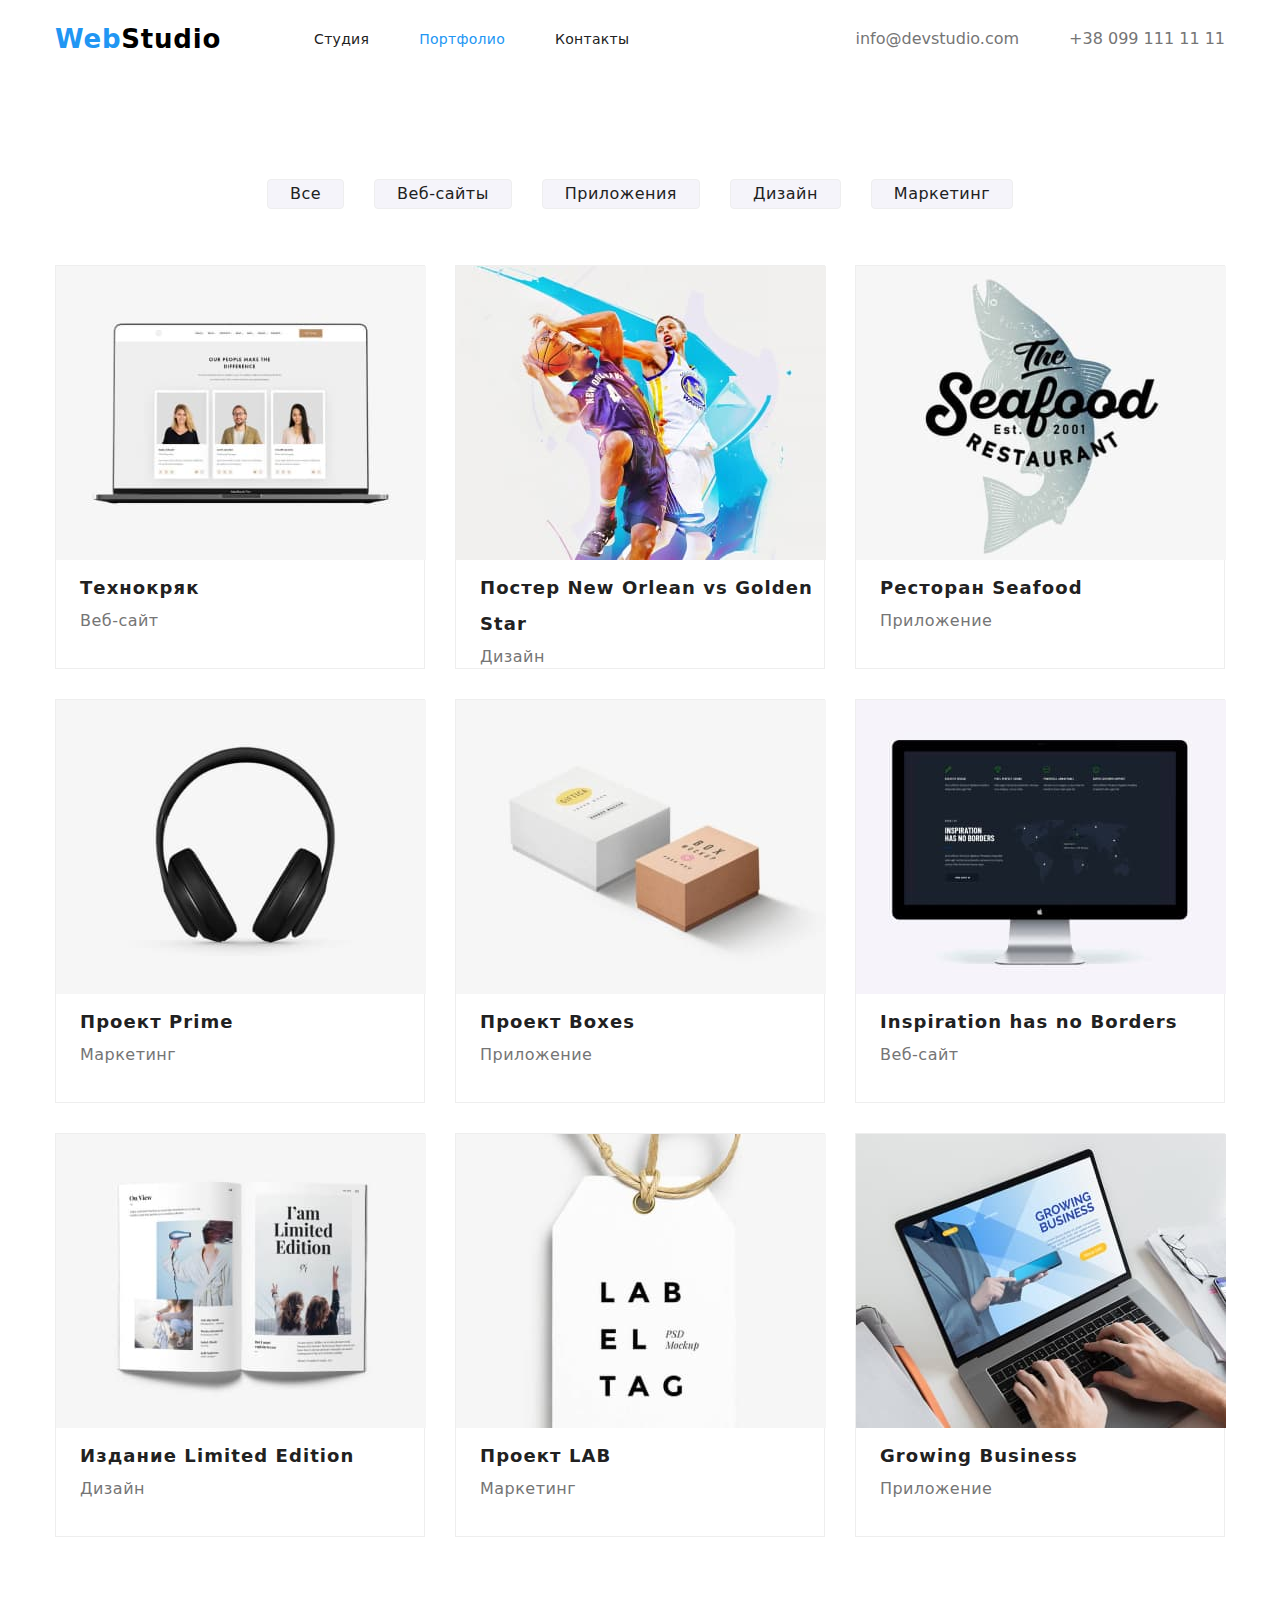
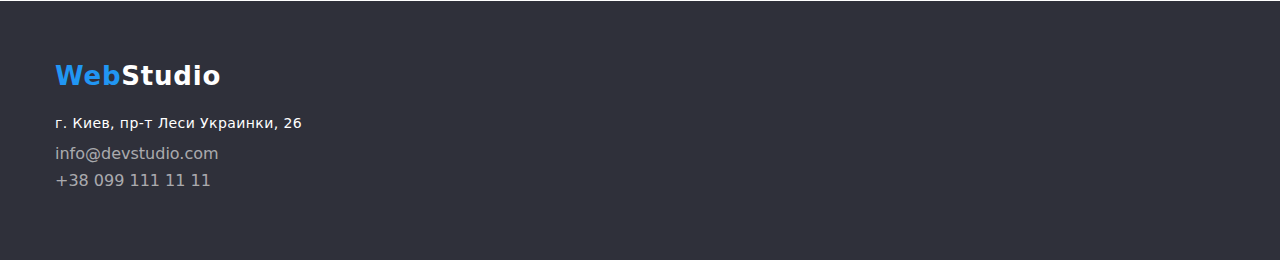
==== portfolio.html @ d27e029c "finish all" ====
<!DOCTYPE html>
<html lang="en">
<head>
  <meta charset="UTF-8" />
  <meta name="vievport" content="width=device-width, initial-scale=1.0" />

  <title>Portfolio</title>

  <link rel="preconnect" href="https://fonts.googleapis.com" />
  <link rel="preconnect" href="https://fonts.gstatic.com" crossorigin />
  <link
    href="https://fonts.googleapis.com/css2?family=Raleway:wght@700&family=Roboto:wght@400;500;700;900&display=swap"
    rel="stylesheet"
  />
  <link rel="stylesheet" href="./css/style.css" />
  <link rel="stylesheet" href="./css/reset.css" />
  <link rel="stylesheet" href="./css/modern-normalize.css" />
</head>

<body>
  <header class="header">
    <!-- <logo> -->
    <div class="container">
      <a class="logo link" href="./index.html"
        >Web<span class="logo-dark">Studio</span></a
      >

      <!-- <title> -->
      <nav class="header-navigation">
        <ul class="header-list list">
          <li class="header-item">
            <a class="title link" href="index.html">Студия</a>
          </li>
          <li class="header-item">
            <a class="title link current" href="portfolio.html">Портфолио</a>
          </li>
          <li class="header-item">
            <a class="title link" href="/">Контакты</a>
          </li>
        </ul>
      </nav>

      <div class="header-connect">
        <ul class="header-list list">
          <li class="header-item">
            <a class="link title-grey" href="mailto:info@devstudio.com"
              >info@devstudio.com
            </a>
          </li>
          <li class="header-item">
            <a class="link title-grey" href="tel:+380991111111"
              >+38 099 111 11 11
            </a>
          </li>
        </ul>
      </div>
    </div>
  </header>

  <!-- <types of work> -->

  <main>
    <section class="section">
      <div class="container">
        <h1 class="visually-hidden"></h1>
        <ul class="prtf-btn-list list">
          <li class="prtf-btn-link">
            <button type="button" class="text-btn-prtf portfolio-btn current">
              Все
            </button>
          </li>
          <li class="prtf-btn-link">
            <button type="button" class="text-btn-prtf portfolio-btn">
              Веб-сайты
            </button>
          </li>
          <li class="prtf-btn-link">
            <button type="button" class="text-btn-prtf portfolio-btn">
              Приложения
            </button>
          </li>
          <li class="prtf-btn-link">
            <button type="button" class="text-btn-prtf portfolio-btn">
              Дизайн
            </button>
          </li>
          <li class="prtf-btn-link">
            <button type="button" class="text-btn-prtf portfolio-btn">
              Маркетинг
            </button>
          </li>
        </ul>

        <!-- <All> -->
      <div class="all-img-items">
        <ul class="all-list list">
          <li class="all-items">
            <img
              class="all-img"
              src="images/Technocrack.jpg"
              width="370"
              alt="Technocrack"
            />
            <h2 class="all-tilte">Технокряк</h2>
            <p class="all-text">Веб-сайт</p>
          </li>
          <li class="all-items">
            <img
              class="all-img"
              src="images/Orlean.jpg"
              width="370"
              alt="Orleon"
            />
            <h2 class="all-tilte">Постер New Orlean vs Golden Star</h2>
            <p class="all-text">Дизайн</p>
          </li>
          <li class="all-items">
            <img
              class="all-img"
              src="images/Seafood.jpg"
              width="370"
              alt="Seafood"
            />
            <h2 class="all-tilte">Ресторан Seafood</h2>
            <p class="all-text">Приложение</p>
          </li>
          <li class="all-items">
            <img
              class="all-img"
              src="images/Prime.jpg"
              width="370"
              alt="Prime"
            />
            <h2 class="all-tilte">Проект Prime</h2>
            <p class="all-text">Маркетинг</p>
          </li>
          <li class="all-items">
            <img
              class="all-img"
              src="images/Boxes.jpg"
              width="370"
              alt="Boxes"
            />
            <h2 class="all-tilte">Проект Boxes</h2>
            <p class="all-text">Приложение</p>
          </li>
          <li class="all-items">
            <img
              class="all-img"
              src="images/Insiration.jpg"
              width="370"
              alt="Inspiration"
            />
            <h2 class="all-tilte">Inspiration has no Borders</h2>
            <p class="all-text">Веб-сайт</p>
          </li>
          <li class="all-items">
            <img
              class="all-img"
              src="images/Limited.jpg"
              width="370"
              alt="Limited"
            />
            <h2 class="all-tilte">Издание Limited Edition</h2>
            <p class="all-text">Дизайн</p>
          </li>
          <li class="all-items">
            <img class="all-img" src="images/Lab.jpg" width="370" alt="LAB" />
            <h2 class="all-tilte">Проект LAB</h2>
            <p class="all-text">Маркетинг</p>
          </li>
          <li class="all-items">
            <img
              class="all-img"
              src="images/Growing.jpg"
              width="370"
              alt="Growing"
            />
            <h2 class="all-tilte">Growing Business</h2>
            <p class="all-text">Приложение</p>
          </li>
        </ul>
      </div>
    </section>
  </main>

  <!-- <supporting information> -->

  <footer class="section-ftr">
    <section class="section">
      <div class="container">
        <a class="logo link" href="./index.html"
          >Web<span class="logo-light">Studio</span></a
        >
        <adress>
          <ul class="adress-list list">
            <li class="adress-link">
              <a
                class="adress link"
                href="https://www.google.com/maps/place/%D0%B1%D1%83%D0%BB%D1%8C%D0%B2%D0%B0%D1%80+%D0%9B%D0%B5%D1%81%D1%96+%D0%A3%D0%BA%D1%80%D0%B0%D1%97%D0%BD%D0%BA%D0%B8,+26,+%D0%9A%D0%B8%D1%97%D0%B2,+02000/@50.4265807,30.5361971,17z/data=!3m1!4b1!4m5!3m4!1s0x40d4cf0e033ecbe9:0x57a4dffefec77da0!8m2!3d50.4265807!4d30.5383858"
                target="_blank"
                rel="noopener noreferrer"
                >г. Киев, пр-т Леси Украинки, 26</a
              >
            </li>
            <li class="adress-link">
              <a class="adress-gray link" href="mailto:info@devstudio.com"
                >info@devstudio.com</a
              >
            </li>
            <li class="adress-link">
              <a class="adress-gray link" href="tel:+380991111111"
                >+38 099 111 11 11</a
              >
            </li>
          </ul>
        </adress>
      </div>
    </section>
  </footer>
</body>
</html>
---- css/style.css ----
:root {
  --theme-main: #ffffff;
  --theme-header: #2f303a;
  --theme-employees: #f5f4fa;
  --theme-btn-fcs: #2196f3;
  --theme-body: #212121;
  --theme-text: #757575;
  --typical-margin: 10px;
}

body {
  font-family: 'Roboto', sans-serif;
  color: var(--theme-body);
}

.studio-btn {
  font-family: inherit;
  font-weight: 600;
  font-size: 12px;
  line-height: 1.33;
  letter-spacing: 0.09em;
  text-transform: uppercase;
  cursor: pointer;
}

.studio-btn:hover {
  opacity: 0.8;
}

.prtf-btn-list {
  padding-top: 100px;
  display: flex;
  justify-content: center;
}

.prtf-btn-link + .prtf-btn-link {
  margin-left: 30px;
}

.portfolio-btn {
  background: var(--theme-employees);
  border-radius: 4px;
  cursor: pointer;
  border: 1px solid #eeeeee;
  padding-left: 22px;
  padding-right: 22px;
}

.portfolio-btn:focus,
.portfolio-btn:hover {
  background-color: var(--theme-btn-fcs);
  box-shadow: 0px 3px 1px rgba(0, 0, 0, 0.1), 0px 1px 2px rgba(0, 0, 0, 0.08),
    0px 2px 2px rgba(0, 0, 0, 0.12);
}

/* ---------------------HEADER--------------------- */
.link {
  text-decoration: none;
}

.list {
  list-style: none;
}

.container {
  width: 1200px;
  padding-left: 15px;
  padding-right: 15px;
  margin: 0 auto;
}

.header {
  padding-top: 24px;
  padding-bottom: 24px;
}

.header .container {
  display: flex;
  align-items: center;
}

.header-list {
  display: flex;
}

.header-connect {
  margin-left: auto;
}

.header-item:not(:last-child) {
  margin-right: 50px;
}

/* ---------------------LOGO--------------------- */

.logo {
  font-weight: 700;
  font-size: 26px;
  line-height: 1.19;
  letter-spacing: 0.03em;
  color: var(--theme-btn-fcs);
  margin-right: 93px;
}

.logo-dark {
  color: #000;
}

.logo-light {
  color: #fff;
}
/* ---------------------title--------------------- */

.title {
  font-weight: 500;
  font-size: 14px;
  line-height: 1.14;
  letter-spacing: 0.02em;
  color: var(--theme-body);
}

.title:focus,
.title:hover {
  color: var(--theme-btn-fcs);
}

.title-grey {
  color: var(--theme-text);
}

.title-grey:focus,
.title-grey:hover {
  color: var(--theme-btn-fcs);
}

.title.link.current {
  color: var(--theme-btn-fcs);
}
/* ---------------------types of work--------------------- */

.main-bg {
  background: #2f303a;
}

.business {
  font-weight: 900;
  font-size: 44px;
  line-height: 1.36;
  text-align: center;
  letter-spacing: 0.06em;
  text-transform: uppercase;
  color: #ffffff;
  max-width: 696px;
  margin-bottom: 30px;
  margin-left: 252px;
  padding-top: 200px;
}

.main-btn {
  min-width: 200px;
  height: 50px;
  background: var(--theme-btn-fcs);
  box-shadow: 0px 4px 4px rgba(0, 0, 0, 0.15);
  border-radius: 4px;
  margin-bottom: 200px;
  margin-left: 500px;
}

.text-btn {
  font-weight: 700;
  color: #ffffff;
}

.text-btn-prtf {
  font-weight: 500;
  font-size: 16px;
  line-height: 1.62;
  text-align: center;
  letter-spacing: 0.03em;
  color: var(--theme-body);
}

.features {
  display: flex;
}

.features-item:not(:last-child) {
  margin-left: 30px;
}

.features-title {
  font-weight: 700;
  font-size: 14px;
  line-height: 1.14;
  letter-spacing: 0.03em;
  text-transform: uppercase;
  color: var(--theme-body);
  margin-bottom: var(--typical-margin);
}

.features-text {
  font-size: 14px;
  line-height: 1.71;
  letter-spacing: 0.03em;
  color: var(--theme-text);
  width: 270px;
}

.features {
  padding-top: 94px;
}

.work {
  font-weight: 700;
  font-size: 36px;
  line-height: 1.16;
  text-align: center;
  letter-spacing: 0.03em;
  color: var(--theme-body);
  padding-top: 94px;
  margin-bottom: 50px;
}

.work-imgs {
  padding-bottom: 94px;
  display: flex;
}

.work-img + .work-img {
  margin-left: 30px;
}

/* ---------------------All--------------------- */
.all-list {
  display: flex;
  flex-wrap: wrap;
  margin-left: -30px;
  margin-bottom: -30px;
}

.all-items {
  max-width: 370px;
  height: 404px;
  background: #ffffff;
  border: 1px solid #eeeeee;
  width: calc(100% / 3 - 30px);
  margin-left: 30px;
  margin-bottom: 30px;
}

.all-img-items {
  padding-top: 56px;
  padding-bottom: 64px;
}

.all-tilte {
  font-weight: 700;
  font-size: 18px;
  line-height: 2;
  letter-spacing: 0.06em;
  color: var(--theme-body);
  margin-top: var(--typical-margin);
  padding-left: 24px;
}

.all-text {
  font-size: 16px;
  line-height: 1.88;
  letter-spacing: 0.03em;
  color: var(--theme-text);
  padding-left: 24px;
  margin-bottom: var(--typical-margin);
}

/* ---------------------types of work in photo--------------------- */

/* ---------------------employees--------------------- */

.section-grey {
  background: #f5f4fa;
}

.team {
  font-weight: 700;
  font-size: 36px;
  line-height: 1.16;
  text-align: center;
  letter-spacing: 0.03em;
  color: var(--theme-body);
  margin-bottom: 50px;
  padding-top: 94px;
}

.team-list {
  padding-bottom: 94px;
  display: flex;
}

.team-item {
  width: 270px;
  height: 368px;
  background: #ffffff;
  box-shadow: 0px 1px 3px rgba(0, 0, 0, 0.12), 0px 1px 1px rgba(0, 0, 0, 0.14),
    0px 2px 1px rgba(0, 0, 0, 0.2);
  border-radius: 0px 0px 4px 4px;
}

.team-item + .team-item {
  margin-left: 30px;
}

.team-title {
  font-weight: 500;
  font-size: 16px;
  line-height: 1.18;
  text-align: center;
  letter-spacing: 0.03em;
  color: var(--theme-body);
  margin-bottom: var(--typical-margin);
  margin-top: 30px;
}

.team-text {
  font-size: 16px;
  line-height: 1.18;
  text-align: center;
  letter-spacing: 0.03em;
  color: var(--theme-text);
  padding-bottom: 30px;
}

/* ---------------------supporting information--------------------- */

.section-ftr {
  background: #2f303a;
}

.adress {
  font-size: 14px;
  line-height: 1.71;
  letter-spacing: 0.03em;
  color: #ffffff;
}

.adress-link {
  margin-bottom: 9px;
}

.adress-list {
  margin-top: 20px;
}

.adress:focus,
.adress:hover {
  color: var(--theme-btn-fcs);
}

.adress-gray {
  color: rgba(255, 255, 255, 0.6);
}

.adress-gray:focus,
.adress-gray:hover {
  color: var(--theme-btn-fcs);
}

.section-ftr {
  padding-top: 60px;
  padding-bottom: 60px;
}

.section-ftr .container {
  display: flex;
  flex-direction: column;
}
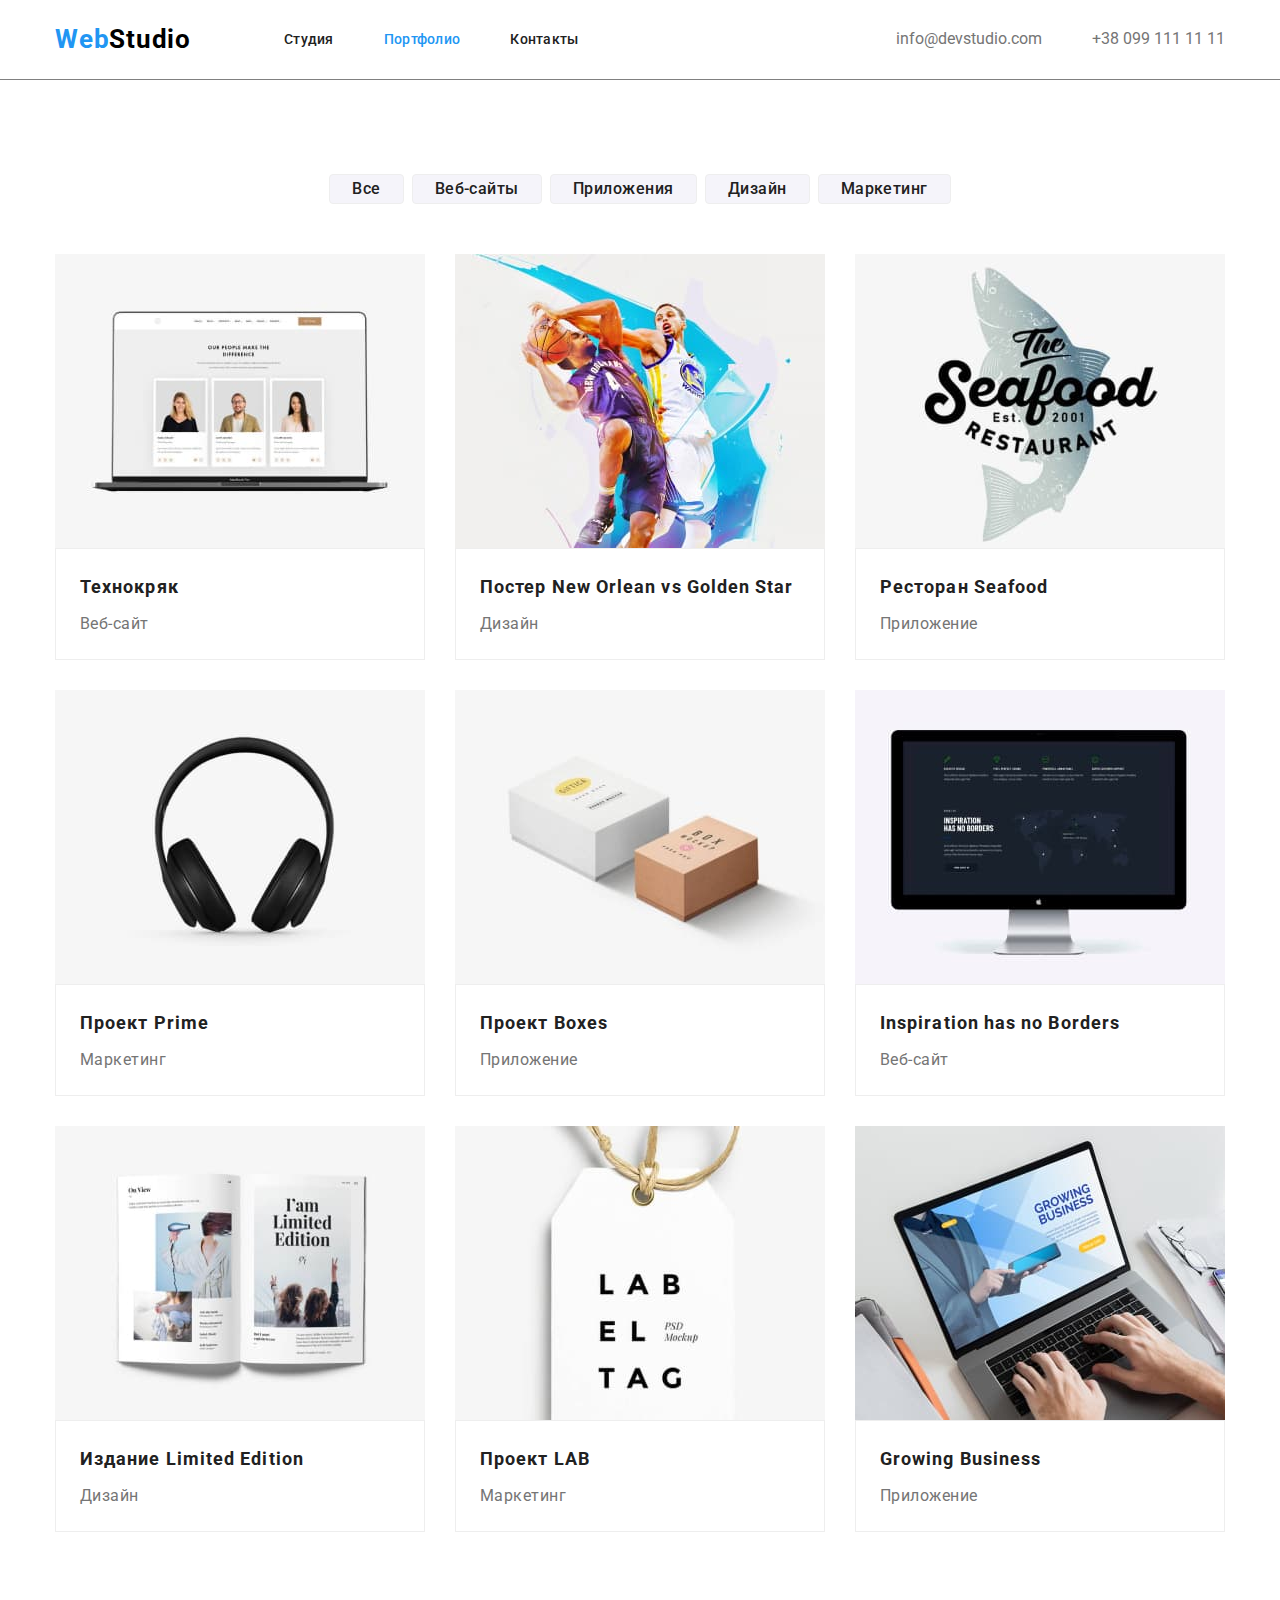
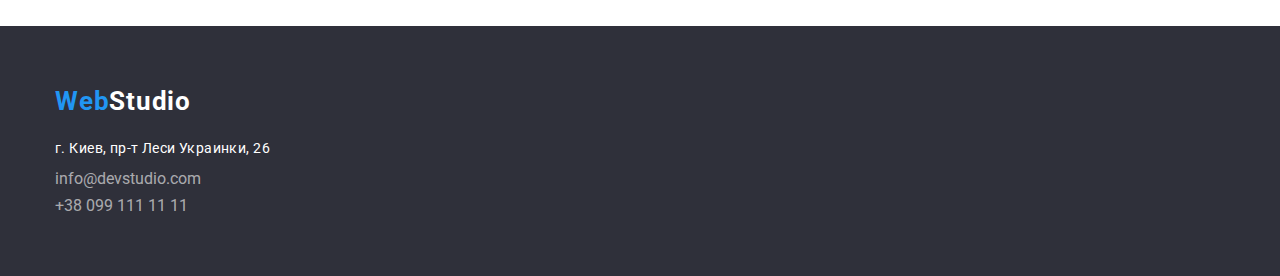
==== commit 3c9eb26f: "finish(после проверки)" ====
--- a/portfolio.html
+++ b/portfolio.html
@@ -1,222 +1,238 @@
 <!DOCTYPE html>
 <html lang="en">
-<head>
-  <meta charset="UTF-8" />
-  <meta name="vievport" content="width=device-width, initial-scale=1.0" />
-
-  <title>Portfolio</title>
-
-  <link rel="preconnect" href="https://fonts.googleapis.com" />
-  <link rel="preconnect" href="https://fonts.gstatic.com" crossorigin />
-  <link
-    href="https://fonts.googleapis.com/css2?family=Raleway:wght@700&family=Roboto:wght@400;500;700;900&display=swap"
-    rel="stylesheet"
-  />
-  <link rel="stylesheet" href="./css/style.css" />
-  <link rel="stylesheet" href="./css/reset.css" />
-  <link rel="stylesheet" href="./css/modern-normalize.css" />
-</head>
-
-<body>
-  <header class="header">
-    <!-- <logo> -->
-    <div class="container">
-      <a class="logo link" href="./index.html"
-        >Web<span class="logo-dark">Studio</span></a
-      >
-
-      <!-- <title> -->
-      <nav class="header-navigation">
-        <ul class="header-list list">
-          <li class="header-item">
-            <a class="title link" href="index.html">Студия</a>
-          </li>
-          <li class="header-item">
-            <a class="title link current" href="portfolio.html">Портфолио</a>
-          </li>
-          <li class="header-item">
-            <a class="title link" href="/">Контакты</a>
-          </li>
-        </ul>
-      </nav>
-
-      <div class="header-connect">
-        <ul class="header-list list">
-          <li class="header-item">
-            <a class="link title-grey" href="mailto:info@devstudio.com"
-              >info@devstudio.com
-            </a>
-          </li>
-          <li class="header-item">
-            <a class="link title-grey" href="tel:+380991111111"
-              >+38 099 111 11 11
-            </a>
-          </li>
-        </ul>
-      </div>
-    </div>
-  </header>
-
-  <!-- <types of work> -->
-
-  <main>
-    <section class="section">
-      <div class="container">
-        <h1 class="visually-hidden"></h1>
-        <ul class="prtf-btn-list list">
-          <li class="prtf-btn-link">
-            <button type="button" class="text-btn-prtf portfolio-btn current">
-              Все
-            </button>
-          </li>
-          <li class="prtf-btn-link">
-            <button type="button" class="text-btn-prtf portfolio-btn">
-              Веб-сайты
-            </button>
-          </li>
-          <li class="prtf-btn-link">
-            <button type="button" class="text-btn-prtf portfolio-btn">
-              Приложения
-            </button>
-          </li>
-          <li class="prtf-btn-link">
-            <button type="button" class="text-btn-prtf portfolio-btn">
-              Дизайн
-            </button>
-          </li>
-          <li class="prtf-btn-link">
-            <button type="button" class="text-btn-prtf portfolio-btn">
-              Маркетинг
-            </button>
-          </li>
-        </ul>
-
-        <!-- <All> -->
-      <div class="all-img-items">
-        <ul class="all-list list">
-          <li class="all-items">
-            <img
-              class="all-img"
-              src="images/Technocrack.jpg"
-              width="370"
-              alt="Technocrack"
-            />
-            <h2 class="all-tilte">Технокряк</h2>
-            <p class="all-text">Веб-сайт</p>
-          </li>
-          <li class="all-items">
-            <img
-              class="all-img"
-              src="images/Orlean.jpg"
-              width="370"
-              alt="Orleon"
-            />
-            <h2 class="all-tilte">Постер New Orlean vs Golden Star</h2>
-            <p class="all-text">Дизайн</p>
-          </li>
-          <li class="all-items">
-            <img
-              class="all-img"
-              src="images/Seafood.jpg"
-              width="370"
-              alt="Seafood"
-            />
-            <h2 class="all-tilte">Ресторан Seafood</h2>
-            <p class="all-text">Приложение</p>
-          </li>
-          <li class="all-items">
-            <img
-              class="all-img"
-              src="images/Prime.jpg"
-              width="370"
-              alt="Prime"
-            />
-            <h2 class="all-tilte">Проект Prime</h2>
-            <p class="all-text">Маркетинг</p>
-          </li>
-          <li class="all-items">
-            <img
-              class="all-img"
-              src="images/Boxes.jpg"
-              width="370"
-              alt="Boxes"
-            />
-            <h2 class="all-tilte">Проект Boxes</h2>
-            <p class="all-text">Приложение</p>
-          </li>
-          <li class="all-items">
-            <img
-              class="all-img"
-              src="images/Insiration.jpg"
-              width="370"
-              alt="Inspiration"
-            />
-            <h2 class="all-tilte">Inspiration has no Borders</h2>
-            <p class="all-text">Веб-сайт</p>
-          </li>
-          <li class="all-items">
-            <img
-              class="all-img"
-              src="images/Limited.jpg"
-              width="370"
-              alt="Limited"
-            />
-            <h2 class="all-tilte">Издание Limited Edition</h2>
-            <p class="all-text">Дизайн</p>
-          </li>
-          <li class="all-items">
-            <img class="all-img" src="images/Lab.jpg" width="370" alt="LAB" />
-            <h2 class="all-tilte">Проект LAB</h2>
-            <p class="all-text">Маркетинг</p>
-          </li>
-          <li class="all-items">
-            <img
-              class="all-img"
-              src="images/Growing.jpg"
-              width="370"
-              alt="Growing"
-            />
-            <h2 class="all-tilte">Growing Business</h2>
-            <p class="all-text">Приложение</p>
-          </li>
-        </ul>
-      </div>
-    </section>
-  </main>
-
-  <!-- <supporting information> -->
-
-  <footer class="section-ftr">
-    <section class="section">
+  <head>
+    <meta charset="UTF-8" />
+    <meta name="vievport" content="width=device-width, initial-scale=1.0" />
+
+    <title>Portfolio</title>
+    
+    <link rel="stylesheet" href="./css/reset.css" />
+    <link rel="stylesheet" href="./css/modern-normalize.css" />
+    <link rel="preconnect" href="https://fonts.googleapis.com" />
+    <link rel="preconnect" href="https://fonts.gstatic.com" crossorigin />
+    <link
+      href="https://fonts.googleapis.com/css2?family=Raleway:wght@700&family=Roboto:wght@400;500;700;900&display=swap"
+      rel="stylesheet"
+    />
+    <link rel="stylesheet" href="./css/style.css" />
+  </head>
+
+  <body>
+    <header class="header">
+      <!-- <logo> -->
       <div class="container">
         <a class="logo link" href="./index.html"
-          >Web<span class="logo-light">Studio</span></a
+          >Web<span class="logo-dark">Studio</span></a
         >
-        <adress>
-          <ul class="adress-list list">
-            <li class="adress-link">
-              <a
-                class="adress link"
-                href="https://www.google.com/maps/place/%D0%B1%D1%83%D0%BB%D1%8C%D0%B2%D0%B0%D1%80+%D0%9B%D0%B5%D1%81%D1%96+%D0%A3%D0%BA%D1%80%D0%B0%D1%97%D0%BD%D0%BA%D0%B8,+26,+%D0%9A%D0%B8%D1%97%D0%B2,+02000/@50.4265807,30.5361971,17z/data=!3m1!4b1!4m5!3m4!1s0x40d4cf0e033ecbe9:0x57a4dffefec77da0!8m2!3d50.4265807!4d30.5383858"
-                target="_blank"
-                rel="noopener noreferrer"
-                >г. Киев, пр-т Леси Украинки, 26</a
-              >
-            </li>
-            <li class="adress-link">
-              <a class="adress-gray link" href="mailto:info@devstudio.com"
-                >info@devstudio.com</a
-              >
-            </li>
-            <li class="adress-link">
-              <a class="adress-gray link" href="tel:+380991111111"
-                >+38 099 111 11 11</a
-              >
-            </li>
-          </ul>
-        </adress>
+
+        <!-- <title> -->
+        <nav class="header-navigation">
+          <ul class="header-list list">
+            <li class="header-item">
+              <a class="title link" href="index.html">Студия</a>
+            </li>
+            <li class="header-item">
+              <a class="title link current" href="portfolio.html">Портфолио</a>
+            </li>
+            <li class="header-item">
+              <a class="title link" href="/">Контакты</a>
+            </li>
+          </ul>
+        </nav>
+
+          <ul class="header-list list">
+            <li class="header-item">
+              <a class="link title-grey" href="mailto:info@devstudio.com"
+                >info@devstudio.com
+              </a>
+            </li>
+            <li class="header-item">
+              <a class="link title-grey" href="tel:+380991111111"
+                >+38 099 111 11 11
+              </a>
+            </li>
+          </ul>
       </div>
-    </section>
-  </footer>
-</body>
+    </header>
+
+    <!-- <types of work> -->
+
+    <main>
+      <section class="section">
+        <div class="container">
+          <h1 class="visually-hidden">Все</h1>
+          <ul class="prtf-btn-list list">
+            <li class="prtf-btn-link">
+              <button type="button" class="text-btn-prtf portfolio-btn current">
+                Все
+              </button>
+            </li>
+            <li class="prtf-btn-link">
+              <button type="button" class="text-btn-prtf portfolio-btn">
+                Веб-сайты
+              </button>
+            </li>
+            <li class="prtf-btn-link">
+              <button type="button" class="text-btn-prtf portfolio-btn">
+                Приложения
+              </button>
+            </li>
+            <li class="prtf-btn-link">
+              <button type="button" class="text-btn-prtf portfolio-btn">
+                Дизайн
+              </button>
+            </li>
+            <li class="prtf-btn-link">
+              <button type="button" class="text-btn-prtf portfolio-btn">
+                Маркетинг
+              </button>
+            </li>
+          </ul>
+
+          <!-- <All> -->
+          <ul class="all-list list">
+            <li class="all-items">
+              <img
+                class="all-img"
+                src="images/Technocrack.jpg"
+                width="370"
+                alt="Technocrack"
+              />
+              <div class="all-ti">
+              <h2 class="all-tilte">Технокряк</h2>
+              <p class="all-text">Веб-сайт</p>
+              </div>
+            </li>
+            <li class="all-items">
+              <img
+                class="all-img"
+                src="images/Orlean.jpg"
+                width="370"
+                alt="Orleon"
+              />
+              <div class="all-ti">
+              <h2 class="all-tilte">Постер New Orlean vs Golden Star</h2>
+              <p class="all-text">Дизайн</p>
+              </div>
+            </li>
+            <li class="all-items">
+              <img
+                class="all-img"
+                src="images/Seafood.jpg"
+                width="370"
+                alt="Seafood"
+              />
+              <div class="all-ti">
+              <h2 class="all-tilte">Ресторан Seafood</h2>
+              <p class="all-text">Приложение</p>
+              </div>
+            </li>
+            <li class="all-items">
+              <img
+                class="all-img"
+                src="images/Prime.jpg"
+                width="370"
+                alt="Prime"
+              />
+              <div class="all-ti">
+              <h2 class="all-tilte">Проект Prime</h2>
+              <p class="all-text">Маркетинг</p>
+              </div>
+            </li>
+            <li class="all-items">
+              <img
+                class="all-img"
+                src="images/Boxes.jpg"
+                width="370"
+                alt="Boxes"
+              />
+              <div class="all-ti">
+              <h2 class="all-tilte">Проект Boxes</h2>
+              <p class="all-text">Приложение</p>
+              </div>
+            </li>
+            <li class="all-items">
+              <img
+                class="all-img"
+                src="images/Insiration.jpg"
+                width="370"
+                alt="Inspiration"
+              />
+              <div class="all-ti">
+              <h2 class="all-tilte">Inspiration has no Borders</h2>
+              <p class="all-text">Веб-сайт</p>
+              </div>
+            </li>
+            <li class="all-items">
+              <img
+                class="all-img"
+                src="images/Limited.jpg"
+                width="370"
+                alt="Limited"
+              />
+              <div class="all-ti">
+              <h2 class="all-tilte">Издание Limited Edition</h2>
+              <p class="all-text">Дизайн</p>
+              </div>
+            </li>
+            <li class="all-items">
+              <img class="all-img" 
+                src="images/Lab.jpg" 
+                width="370" 
+                alt="LAB" 
+              />
+              <div class="all-ti">
+              <h2 class="all-tilte">Проект LAB</h2>
+              <p class="all-text">Маркетинг</p>
+              </div>
+            </li>
+            <li class="all-items">
+              <img
+                class="all-img"
+                src="images/Growing.jpg"
+                width="370"
+                alt="Growing"
+              />
+              <div class="all-ti">
+              <h2 class="all-tilte">Growing Business</h2>
+              <p class="all-text">Приложение</p>
+              </div>
+            </li>
+          </ul>
+      </section>
+    </main>
+
+    <!-- <supporting information> -->
+
+    <footer class="section-ftr">
+        <div class="container">
+          <a class="logo-ftr link" href="./index.html"
+            >Web<span class="logo-light">Studio</span></a
+          >
+          <adress class="adress-ftr">
+            <ul class="adress-list list">
+              <li class="adress-link">
+                <a
+                  class="adress link"
+                  href="https://www.google.com/maps/place/%D0%B1%D1%83%D0%BB%D1%8C%D0%B2%D0%B0%D1%80+%D0%9B%D0%B5%D1%81%D1%96+%D0%A3%D0%BA%D1%80%D0%B0%D1%97%D0%BD%D0%BA%D0%B8,+26,+%D0%9A%D0%B8%D1%97%D0%B2,+02000/@50.4265807,30.5361971,17z/data=!3m1!4b1!4m5!3m4!1s0x40d4cf0e033ecbe9:0x57a4dffefec77da0!8m2!3d50.4265807!4d30.5383858"
+                  target="_blank"
+                  rel="noopener noreferrer"
+                  >г. Киев, пр-т Леси Украинки, 26</a
+                >
+              </li>
+              <li class="adress-link">
+                <a class="adress-gray link" href="mailto:info@devstudio.com"
+                  >info@devstudio.com</a
+                >
+              </li>
+              <li class="adress-link">
+                <a class="adress-gray link" href="tel:+380991111111"
+                  >+38 099 111 11 11</a
+                >
+              </li>
+            </ul>
+          </adress>
+        </div>
+    </footer>
+  </body>
 </html>
--- a/css/style.css
+++ b/css/style.css
@@ -28,13 +28,12 @@
 }
 
 .prtf-btn-list {
-  padding-top: 100px;
   display: flex;
   justify-content: center;
 }
 
 .prtf-btn-link + .prtf-btn-link {
-  margin-left: 30px;
+  margin-left: 8px;
 }
 
 .portfolio-btn {
@@ -69,9 +68,27 @@
   margin: 0 auto;
 }
 
+.section {
+  padding: 94px 0;
+}
+
+.visually-hidden {
+  position: absolute;
+  width: 1px;
+  height: 1px;
+  margin: -1px;
+  border: 0;
+  padding: 0;
+  white-space: nowrap;
+  clip-path: inset(100%);
+  clip: rect(0 0 0 0);
+  overflow: hidden;
+}
+
 .header {
   padding-top: 24px;
   padding-bottom: 24px;
+  border-bottom: 1px solid gray;
 }
 
 .header .container {
@@ -81,9 +98,6 @@
 
 .header-list {
   display: flex;
-}
-
-.header-connect {
   margin-left: auto;
 }
 
@@ -138,8 +152,15 @@
 }
 /* ---------------------types of work--------------------- */
 
+.section.section-features {
+  padding-top: 0;
+}
+
 .main-bg {
+  text-align: center;
   background: #2f303a;
+  padding-top: 200px;
+  padding-bottom: 200px;
 }
 
 .business {
@@ -152,8 +173,8 @@
   color: #ffffff;
   max-width: 696px;
   margin-bottom: 30px;
-  margin-left: 252px;
-  padding-top: 200px;
+  margin-left: auto;
+  margin-right: auto;
 }
 
 .main-btn {
@@ -162,8 +183,6 @@
   background: var(--theme-btn-fcs);
   box-shadow: 0px 4px 4px rgba(0, 0, 0, 0.15);
   border-radius: 4px;
-  margin-bottom: 200px;
-  margin-left: 500px;
 }
 
 .text-btn {
@@ -185,7 +204,7 @@
 }
 
 .features-item:not(:last-child) {
-  margin-left: 30px;
+  margin-right: 30px;
 }
 
 .features-title {
@@ -206,10 +225,6 @@
   width: 270px;
 }
 
-.features {
-  padding-top: 94px;
-}
-
 .work {
   font-weight: 700;
   font-size: 36px;
@@ -217,12 +232,10 @@
   text-align: center;
   letter-spacing: 0.03em;
   color: var(--theme-body);
-  padding-top: 94px;
   margin-bottom: 50px;
 }
 
 .work-imgs {
-  padding-bottom: 94px;
   display: flex;
 }
 
@@ -236,31 +249,24 @@
   flex-wrap: wrap;
   margin-left: -30px;
   margin-bottom: -30px;
+  margin-top: 50px;
 }
 
 .all-items {
   max-width: 370px;
-  height: 404px;
   background: #ffffff;
-  border: 1px solid #eeeeee;
   width: calc(100% / 3 - 30px);
   margin-left: 30px;
   margin-bottom: 30px;
 }
 
-.all-img-items {
-  padding-top: 56px;
-  padding-bottom: 64px;
-}
-
 .all-tilte {
   font-weight: 700;
   font-size: 18px;
   line-height: 2;
   letter-spacing: 0.06em;
   color: var(--theme-body);
-  margin-top: var(--typical-margin);
-  padding-left: 24px;
+  margin-bottom: 4px;
 }
 
 .all-text {
@@ -268,8 +274,11 @@
   line-height: 1.88;
   letter-spacing: 0.03em;
   color: var(--theme-text);
-  padding-left: 24px;
-  margin-bottom: var(--typical-margin);
+}
+
+.all-ti {
+  border: 1px solid #eeeeee;
+  padding: 20px 24px;
 }
 
 /* ---------------------types of work in photo--------------------- */
@@ -288,17 +297,14 @@
   letter-spacing: 0.03em;
   color: var(--theme-body);
   margin-bottom: 50px;
-  padding-top: 94px;
 }
 
 .team-list {
-  padding-bottom: 94px;
   display: flex;
 }
 
 .team-item {
   width: 270px;
-  height: 368px;
   background: #ffffff;
   box-shadow: 0px 1px 3px rgba(0, 0, 0, 0.12), 0px 1px 1px rgba(0, 0, 0, 0.14),
     0px 2px 1px rgba(0, 0, 0, 0.2);
@@ -317,7 +323,6 @@
   letter-spacing: 0.03em;
   color: var(--theme-body);
   margin-bottom: var(--typical-margin);
-  margin-top: 30px;
 }
 
 .team-text {
@@ -326,13 +331,27 @@
   text-align: center;
   letter-spacing: 0.03em;
   color: var(--theme-text);
+}
+
+.team-ti {
+  padding-top: 30px;
   padding-bottom: 30px;
 }
 
 /* ---------------------supporting information--------------------- */
+
+.logo-ftr {
+  font-weight: 700;
+  font-size: 26px;
+  line-height: 1.19;
+  letter-spacing: 0.03em;
+  color: var(--theme-btn-fcs);
+}
 
 .section-ftr {
   background: #2f303a;
+  padding-top: 60px;
+  padding-bottom: 60px;
 }
 
 .adress {
@@ -342,12 +361,12 @@
   color: #ffffff;
 }
 
-.adress-link {
+.adress-ftr {
+  margin-top: 20px;
+}
+
+.adress-link:not(:last-child) {
   margin-bottom: 9px;
-}
-
-.adress-list {
-  margin-top: 20px;
 }
 
 .adress:focus,
@@ -364,11 +383,6 @@
   color: var(--theme-btn-fcs);
 }
 
-.section-ftr {
-  padding-top: 60px;
-  padding-bottom: 60px;
-}
-
 .section-ftr .container {
   display: flex;
   flex-direction: column;
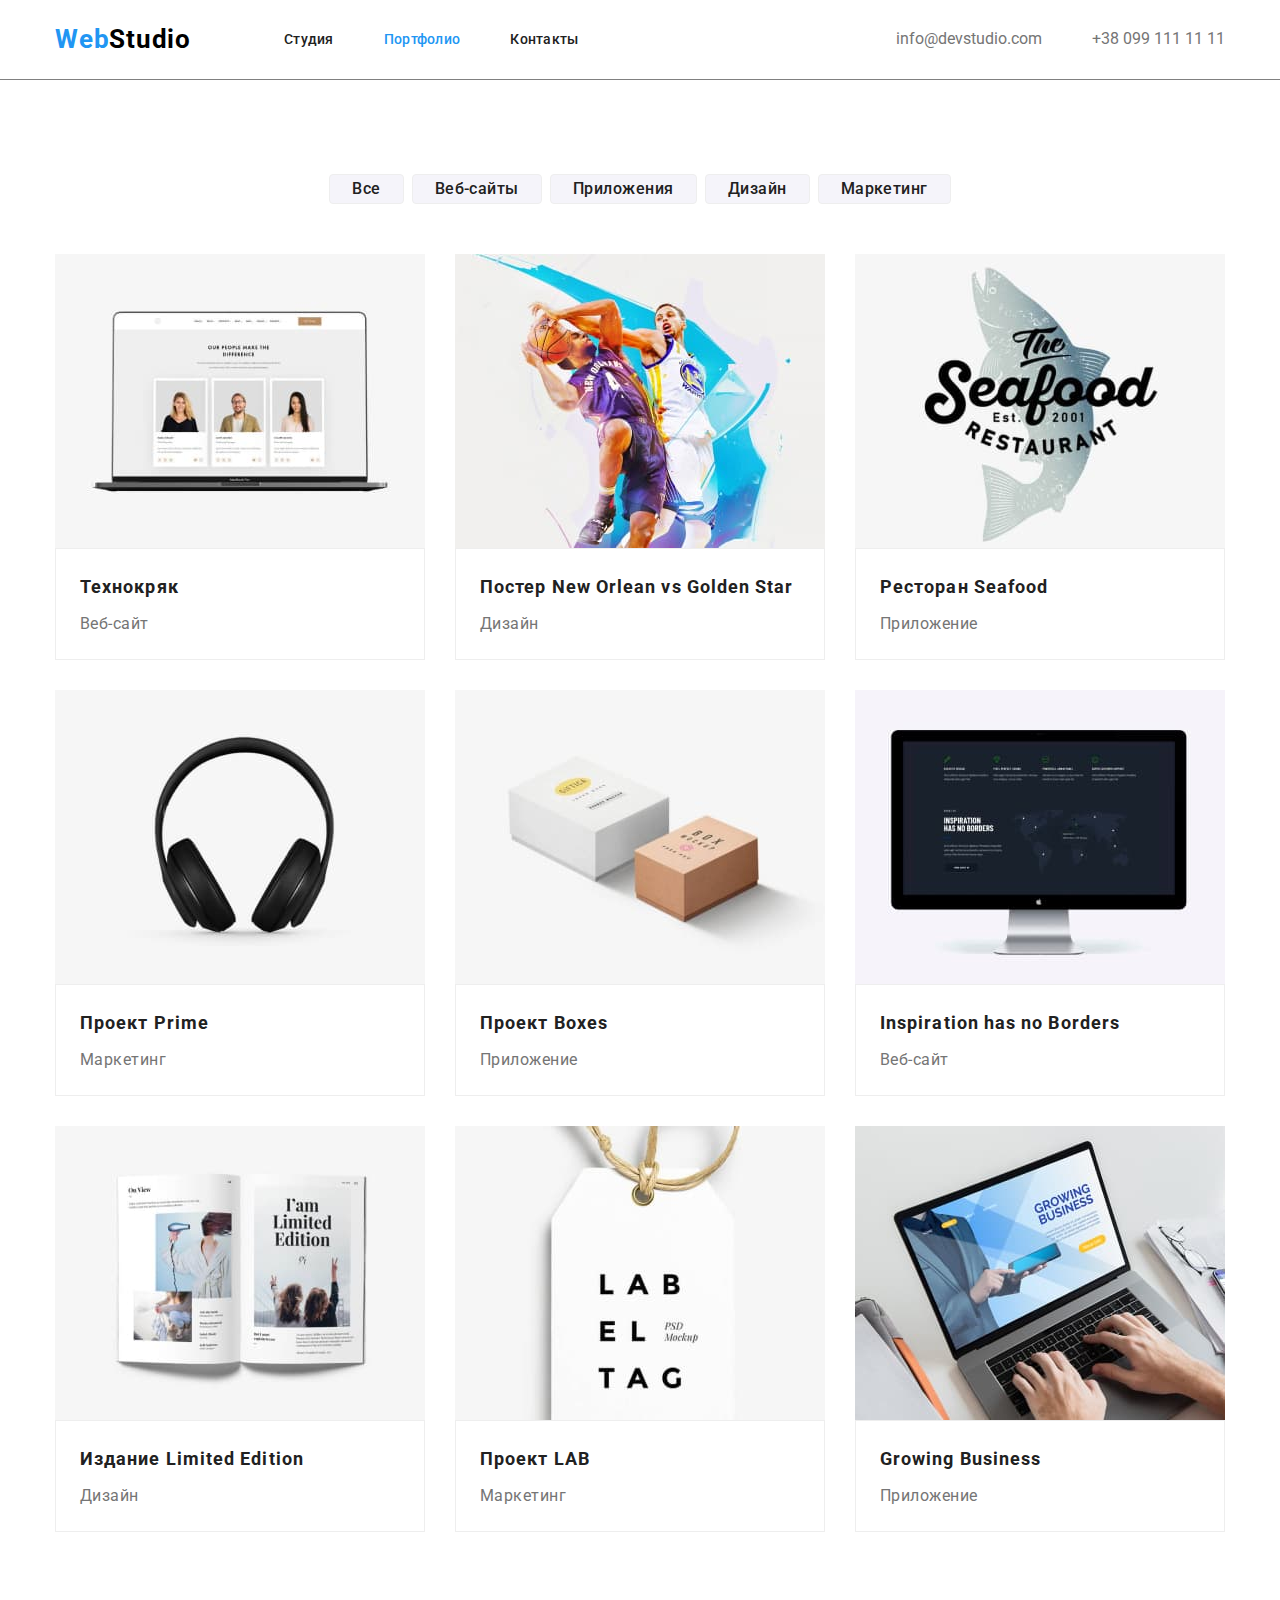
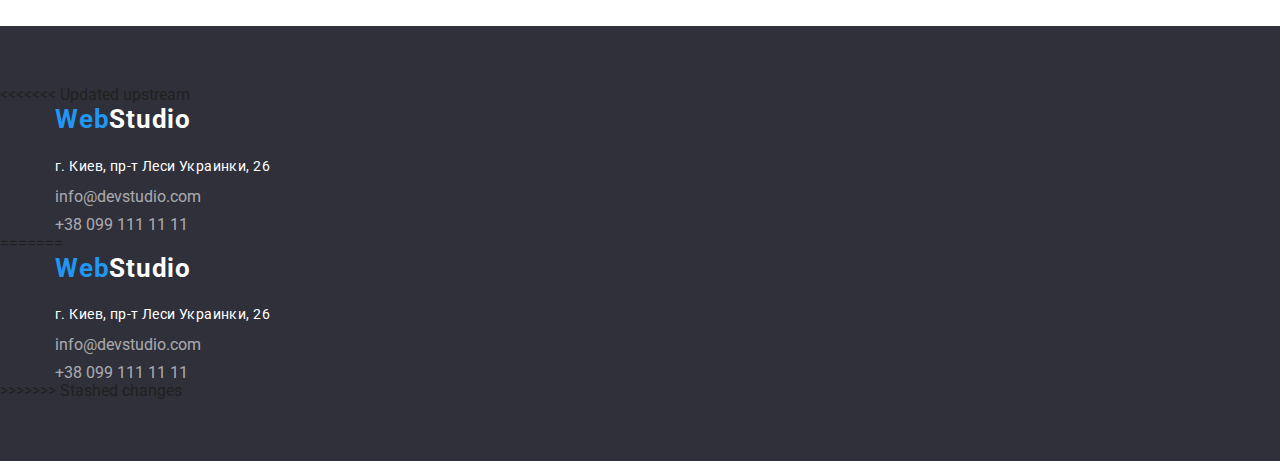
==== commit bed307b4: "finish" ====
--- a/portfolio.html
+++ b/portfolio.html
@@ -205,6 +205,7 @@
     <!-- <supporting information> -->
 
     <footer class="section-ftr">
+<<<<<<< Updated upstream
         <div class="container">
           <a class="logo-ftr link" href="./index.html"
             >Web<span class="logo-light">Studio</span></a
@@ -233,6 +234,34 @@
             </ul>
           </adress>
         </div>
+=======
+      <div class="container">
+        <a class="logo-ftr link" href="./index.html"
+          >Web<span class="logo-light">Studio</span></a
+        >
+        <ul class="adress-list list">
+          <li class="adress-link">
+            <a
+              class="adress link"
+              href="https://www.google.com/maps/place/%D0%B1%D1%83%D0%BB%D1%8C%D0%B2%D0%B0%D1%80+%D0%9B%D0%B5%D1%81%D1%96+%D0%A3%D0%BA%D1%80%D0%B0%D1%97%D0%BD%D0%BA%D0%B8,+26,+%D0%9A%D0%B8%D1%97%D0%B2,+02000/@50.4265807,30.5361971,17z/data=!3m1!4b1!4m5!3m4!1s0x40d4cf0e033ecbe9:0x57a4dffefec77da0!8m2!3d50.4265807!4d30.5383858"
+              target="_blank"
+              rel="noopener noreferrer"
+              >г. Киев, пр-т Леси Украинки, 26</a
+            >
+          </li>
+          <li class="adress-link">
+            <a class="adress-gray link" href="mailto:info@devstudio.com"
+              >info@devstudio.com</a
+            >
+          </li>
+          <li class="adress-link">
+            <a class="adress-gray link" href="tel:+380991111111"
+              >+38 099 111 11 11</a
+            >
+          </li>
+        </ul>
+      </div>
+>>>>>>> Stashed changes
     </footer>
   </body>
 </html>
--- a/css/style.css
+++ b/css/style.css
@@ -361,7 +361,7 @@
   color: #ffffff;
 }
 
-.adress-ftr {
+.adress-list {
   margin-top: 20px;
 }
 
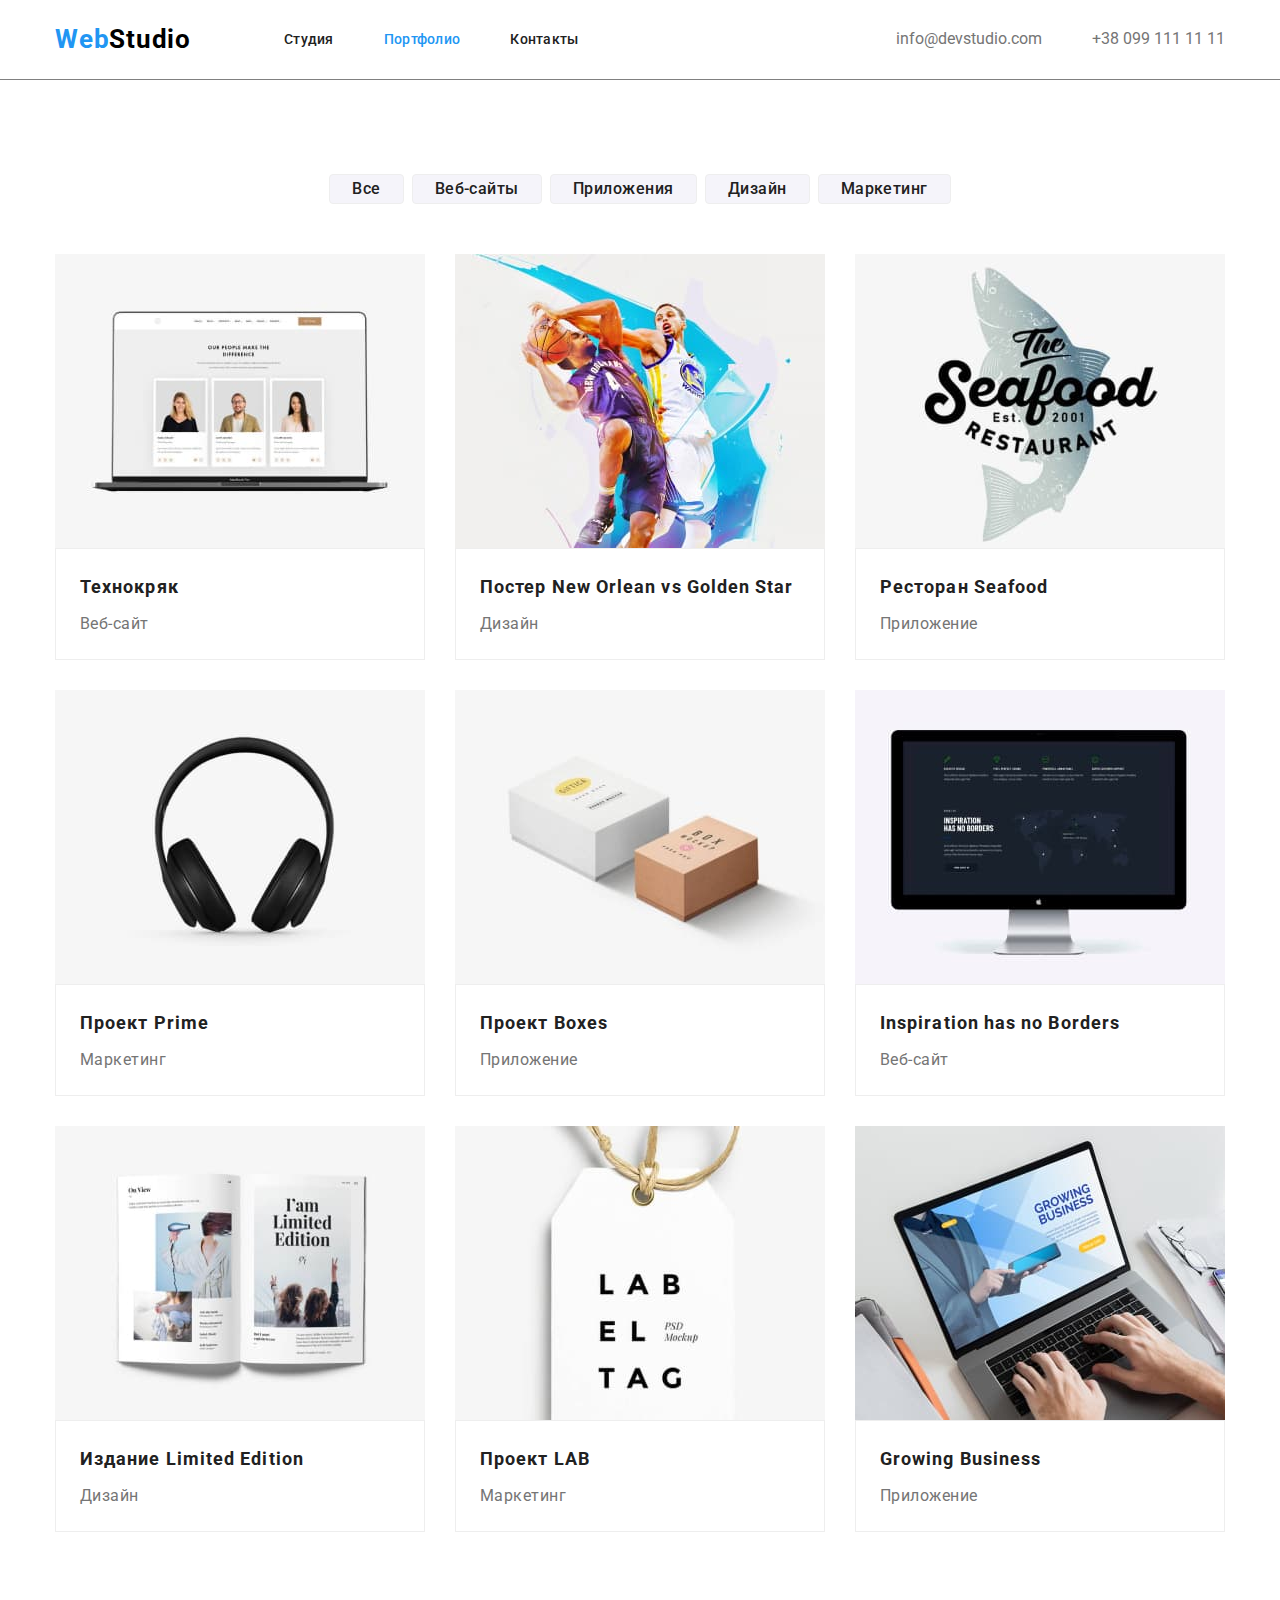
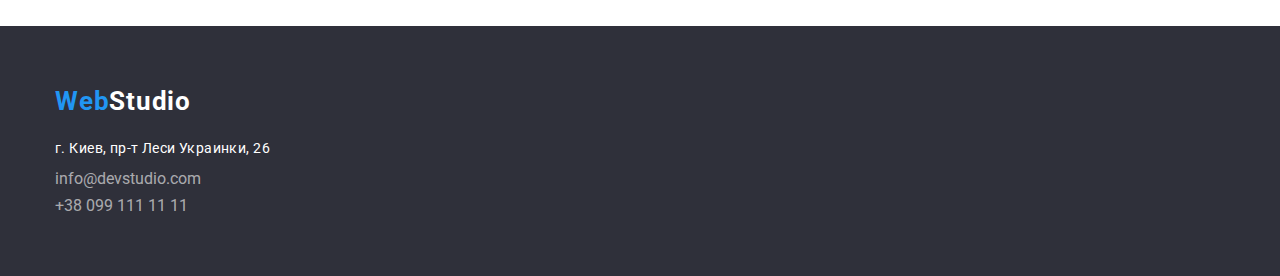
==== commit 5b35d716: "finish (после проверки)" ====
--- a/portfolio.html
+++ b/portfolio.html
@@ -205,36 +205,6 @@
     <!-- <supporting information> -->
 
     <footer class="section-ftr">
-<<<<<<< Updated upstream
-        <div class="container">
-          <a class="logo-ftr link" href="./index.html"
-            >Web<span class="logo-light">Studio</span></a
-          >
-          <adress class="adress-ftr">
-            <ul class="adress-list list">
-              <li class="adress-link">
-                <a
-                  class="adress link"
-                  href="https://www.google.com/maps/place/%D0%B1%D1%83%D0%BB%D1%8C%D0%B2%D0%B0%D1%80+%D0%9B%D0%B5%D1%81%D1%96+%D0%A3%D0%BA%D1%80%D0%B0%D1%97%D0%BD%D0%BA%D0%B8,+26,+%D0%9A%D0%B8%D1%97%D0%B2,+02000/@50.4265807,30.5361971,17z/data=!3m1!4b1!4m5!3m4!1s0x40d4cf0e033ecbe9:0x57a4dffefec77da0!8m2!3d50.4265807!4d30.5383858"
-                  target="_blank"
-                  rel="noopener noreferrer"
-                  >г. Киев, пр-т Леси Украинки, 26</a
-                >
-              </li>
-              <li class="adress-link">
-                <a class="adress-gray link" href="mailto:info@devstudio.com"
-                  >info@devstudio.com</a
-                >
-              </li>
-              <li class="adress-link">
-                <a class="adress-gray link" href="tel:+380991111111"
-                  >+38 099 111 11 11</a
-                >
-              </li>
-            </ul>
-          </adress>
-        </div>
-=======
       <div class="container">
         <a class="logo-ftr link" href="./index.html"
           >Web<span class="logo-light">Studio</span></a
@@ -261,7 +231,6 @@
           </li>
         </ul>
       </div>
->>>>>>> Stashed changes
     </footer>
   </body>
 </html>
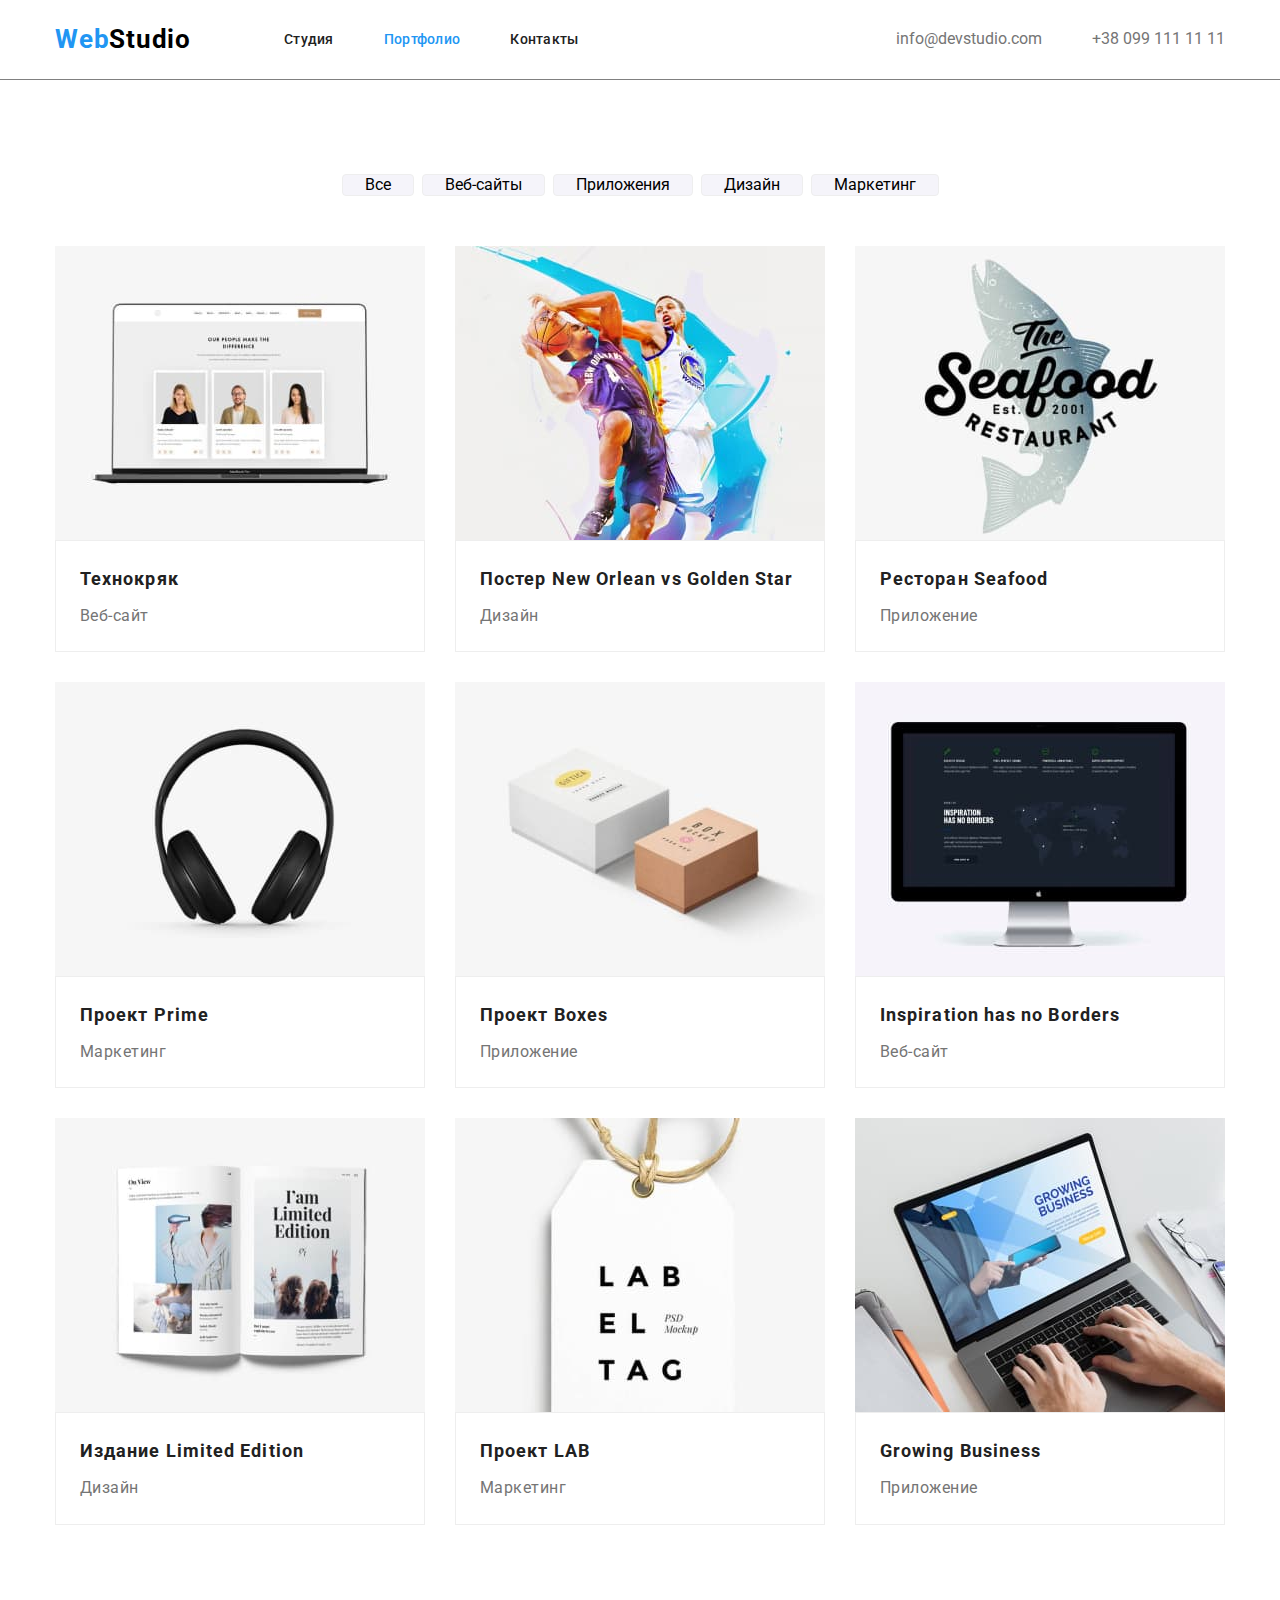
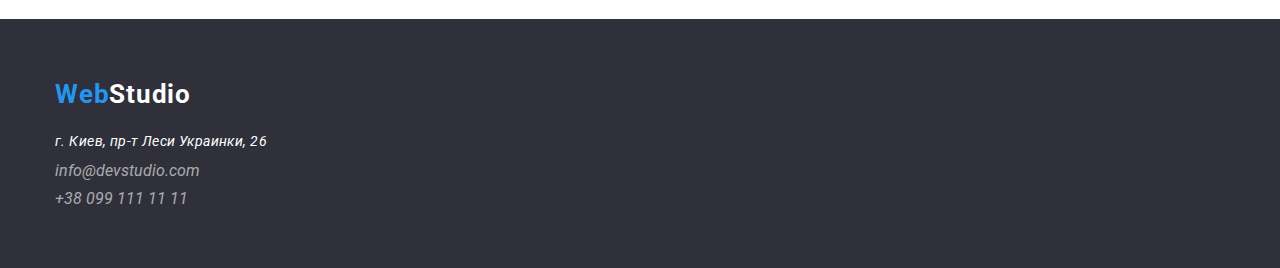
==== commit b00aeaf4: "Update portfolio.html" ====
--- a/portfolio.html
+++ b/portfolio.html
@@ -5,7 +5,7 @@
     <meta name="vievport" content="width=device-width, initial-scale=1.0" />
 
     <title>Portfolio</title>
-    
+
     <link rel="stylesheet" href="./css/reset.css" />
     <link rel="stylesheet" href="./css/modern-normalize.css" />
     <link rel="preconnect" href="https://fonts.googleapis.com" />
@@ -40,18 +40,18 @@
           </ul>
         </nav>
 
-          <ul class="header-list list">
-            <li class="header-item">
-              <a class="link title-grey" href="mailto:info@devstudio.com"
-                >info@devstudio.com
-              </a>
-            </li>
-            <li class="header-item">
-              <a class="link title-grey" href="tel:+380991111111"
-                >+38 099 111 11 11
-              </a>
-            </li>
-          </ul>
+        <ul class="header-list list">
+          <li class="header-item">
+            <a class="link title-grey" href="mailto:info@devstudio.com"
+              >info@devstudio.com
+            </a>
+          </li>
+          <li class="header-item">
+            <a class="link title-grey" href="tel:+380991111111"
+              >+38 099 111 11 11
+            </a>
+          </li>
+        </ul>
       </div>
     </header>
 
@@ -63,29 +63,19 @@
           <h1 class="visually-hidden">Все</h1>
           <ul class="prtf-btn-list list">
             <li class="prtf-btn-link">
-              <button type="button" class="text-btn-prtf portfolio-btn current">
-                Все
-              </button>
-            </li>
-            <li class="prtf-btn-link">
-              <button type="button" class="text-btn-prtf portfolio-btn">
-                Веб-сайты
-              </button>
-            </li>
-            <li class="prtf-btn-link">
-              <button type="button" class="text-btn-prtf portfolio-btn">
-                Приложения
-              </button>
-            </li>
-            <li class="prtf-btn-link">
-              <button type="button" class="text-btn-prtf portfolio-btn">
-                Дизайн
-              </button>
-            </li>
-            <li class="prtf-btn-link">
-              <button type="button" class="text-btn-prtf portfolio-btn">
-                Маркетинг
-              </button>
+              <button type="button" class="portfolio-btn">Все</button>
+            </li>
+            <li class="prtf-btn-link">
+              <button type="button" class="portfolio-btn">Веб-сайты</button>
+            </li>
+            <li class="prtf-btn-link">
+              <button type="button" class="portfolio-btn">Приложения</button>
+            </li>
+            <li class="prtf-btn-link">
+              <button type="button" class="portfolio-btn">Дизайн</button>
+            </li>
+            <li class="prtf-btn-link">
+              <button type="button" class="portfolio-btn">Маркетинг</button>
             </li>
           </ul>
 
@@ -99,8 +89,8 @@
                 alt="Technocrack"
               />
               <div class="all-ti">
-              <h2 class="all-tilte">Технокряк</h2>
-              <p class="all-text">Веб-сайт</p>
+                <h2 class="all-tilte">Технокряк</h2>
+                <p class="all-text">Веб-сайт</p>
               </div>
             </li>
             <li class="all-items">
@@ -111,8 +101,8 @@
                 alt="Orleon"
               />
               <div class="all-ti">
-              <h2 class="all-tilte">Постер New Orlean vs Golden Star</h2>
-              <p class="all-text">Дизайн</p>
+                <h2 class="all-tilte">Постер New Orlean vs Golden Star</h2>
+                <p class="all-text">Дизайн</p>
               </div>
             </li>
             <li class="all-items">
@@ -123,8 +113,8 @@
                 alt="Seafood"
               />
               <div class="all-ti">
-              <h2 class="all-tilte">Ресторан Seafood</h2>
-              <p class="all-text">Приложение</p>
+                <h2 class="all-tilte">Ресторан Seafood</h2>
+                <p class="all-text">Приложение</p>
               </div>
             </li>
             <li class="all-items">
@@ -135,8 +125,8 @@
                 alt="Prime"
               />
               <div class="all-ti">
-              <h2 class="all-tilte">Проект Prime</h2>
-              <p class="all-text">Маркетинг</p>
+                <h2 class="all-tilte">Проект Prime</h2>
+                <p class="all-text">Маркетинг</p>
               </div>
             </li>
             <li class="all-items">
@@ -147,8 +137,8 @@
                 alt="Boxes"
               />
               <div class="all-ti">
-              <h2 class="all-tilte">Проект Boxes</h2>
-              <p class="all-text">Приложение</p>
+                <h2 class="all-tilte">Проект Boxes</h2>
+                <p class="all-text">Приложение</p>
               </div>
             </li>
             <li class="all-items">
@@ -159,8 +149,8 @@
                 alt="Inspiration"
               />
               <div class="all-ti">
-              <h2 class="all-tilte">Inspiration has no Borders</h2>
-              <p class="all-text">Веб-сайт</p>
+                <h2 class="all-tilte">Inspiration has no Borders</h2>
+                <p class="all-text">Веб-сайт</p>
               </div>
             </li>
             <li class="all-items">
@@ -171,19 +161,15 @@
                 alt="Limited"
               />
               <div class="all-ti">
-              <h2 class="all-tilte">Издание Limited Edition</h2>
-              <p class="all-text">Дизайн</p>
-              </div>
-            </li>
-            <li class="all-items">
-              <img class="all-img" 
-                src="images/Lab.jpg" 
-                width="370" 
-                alt="LAB" 
-              />
-              <div class="all-ti">
-              <h2 class="all-tilte">Проект LAB</h2>
-              <p class="all-text">Маркетинг</p>
+                <h2 class="all-tilte">Издание Limited Edition</h2>
+                <p class="all-text">Дизайн</p>
+              </div>
+            </li>
+            <li class="all-items">
+              <img class="all-img" src="images/Lab.jpg" width="370" alt="LAB" />
+              <div class="all-ti">
+                <h2 class="all-tilte">Проект LAB</h2>
+                <p class="all-text">Маркетинг</p>
               </div>
             </li>
             <li class="all-items">
@@ -194,11 +180,12 @@
                 alt="Growing"
               />
               <div class="all-ti">
-              <h2 class="all-tilte">Growing Business</h2>
-              <p class="all-text">Приложение</p>
-              </div>
-            </li>
-          </ul>
+                <h2 class="all-tilte">Growing Business</h2>
+                <p class="all-text">Приложение</p>
+              </div>
+            </li>
+          </ul>
+        </div>
       </section>
     </main>
 
@@ -209,27 +196,29 @@
         <a class="logo-ftr link" href="./index.html"
           >Web<span class="logo-light">Studio</span></a
         >
-        <ul class="adress-list list">
-          <li class="adress-link">
-            <a
-              class="adress link"
-              href="https://www.google.com/maps/place/%D0%B1%D1%83%D0%BB%D1%8C%D0%B2%D0%B0%D1%80+%D0%9B%D0%B5%D1%81%D1%96+%D0%A3%D0%BA%D1%80%D0%B0%D1%97%D0%BD%D0%BA%D0%B8,+26,+%D0%9A%D0%B8%D1%97%D0%B2,+02000/@50.4265807,30.5361971,17z/data=!3m1!4b1!4m5!3m4!1s0x40d4cf0e033ecbe9:0x57a4dffefec77da0!8m2!3d50.4265807!4d30.5383858"
-              target="_blank"
-              rel="noopener noreferrer"
-              >г. Киев, пр-т Леси Украинки, 26</a
-            >
-          </li>
-          <li class="adress-link">
-            <a class="adress-gray link" href="mailto:info@devstudio.com"
-              >info@devstudio.com</a
-            >
-          </li>
-          <li class="adress-link">
-            <a class="adress-gray link" href="tel:+380991111111"
-              >+38 099 111 11 11</a
-            >
-          </li>
-        </ul>
+        <address class="adress-ftr">
+          <ul class="adress-list list">
+            <li class="adress-link">
+              <a
+                class="adress link"
+                href="https://www.google.com/maps/place/%D0%B1%D1%83%D0%BB%D1%8C%D0%B2%D0%B0%D1%80+%D0%9B%D0%B5%D1%81%D1%96+%D0%A3%D0%BA%D1%80%D0%B0%D1%97%D0%BD%D0%BA%D0%B8,+26,+%D0%9A%D0%B8%D1%97%D0%B2,+02000/@50.4265807,30.5361971,17z/data=!3m1!4b1!4m5!3m4!1s0x40d4cf0e033ecbe9:0x57a4dffefec77da0!8m2!3d50.4265807!4d30.5383858"
+                target="_blank"
+                rel="noopener noreferrer"
+                >г. Киев, пр-т Леси Украинки, 26</a
+              >
+            </li>
+            <li class="adress-link">
+              <a class="adress-gray link" href="mailto:info@devstudio.com"
+                >info@devstudio.com</a
+              >
+            </li>
+            <li class="adress-link">
+              <a class="adress-gray link" href="tel:+380991111111"
+                >+38 099 111 11 11</a
+              >
+            </li>
+          </ul>
+        </address>
       </div>
     </footer>
   </body>
--- a/css/style.css
+++ b/css/style.css
@@ -281,8 +281,6 @@
   padding: 20px 24px;
 }
 
-/* ---------------------types of work in photo--------------------- */
-
 /* ---------------------employees--------------------- */
 
 .section-grey {
